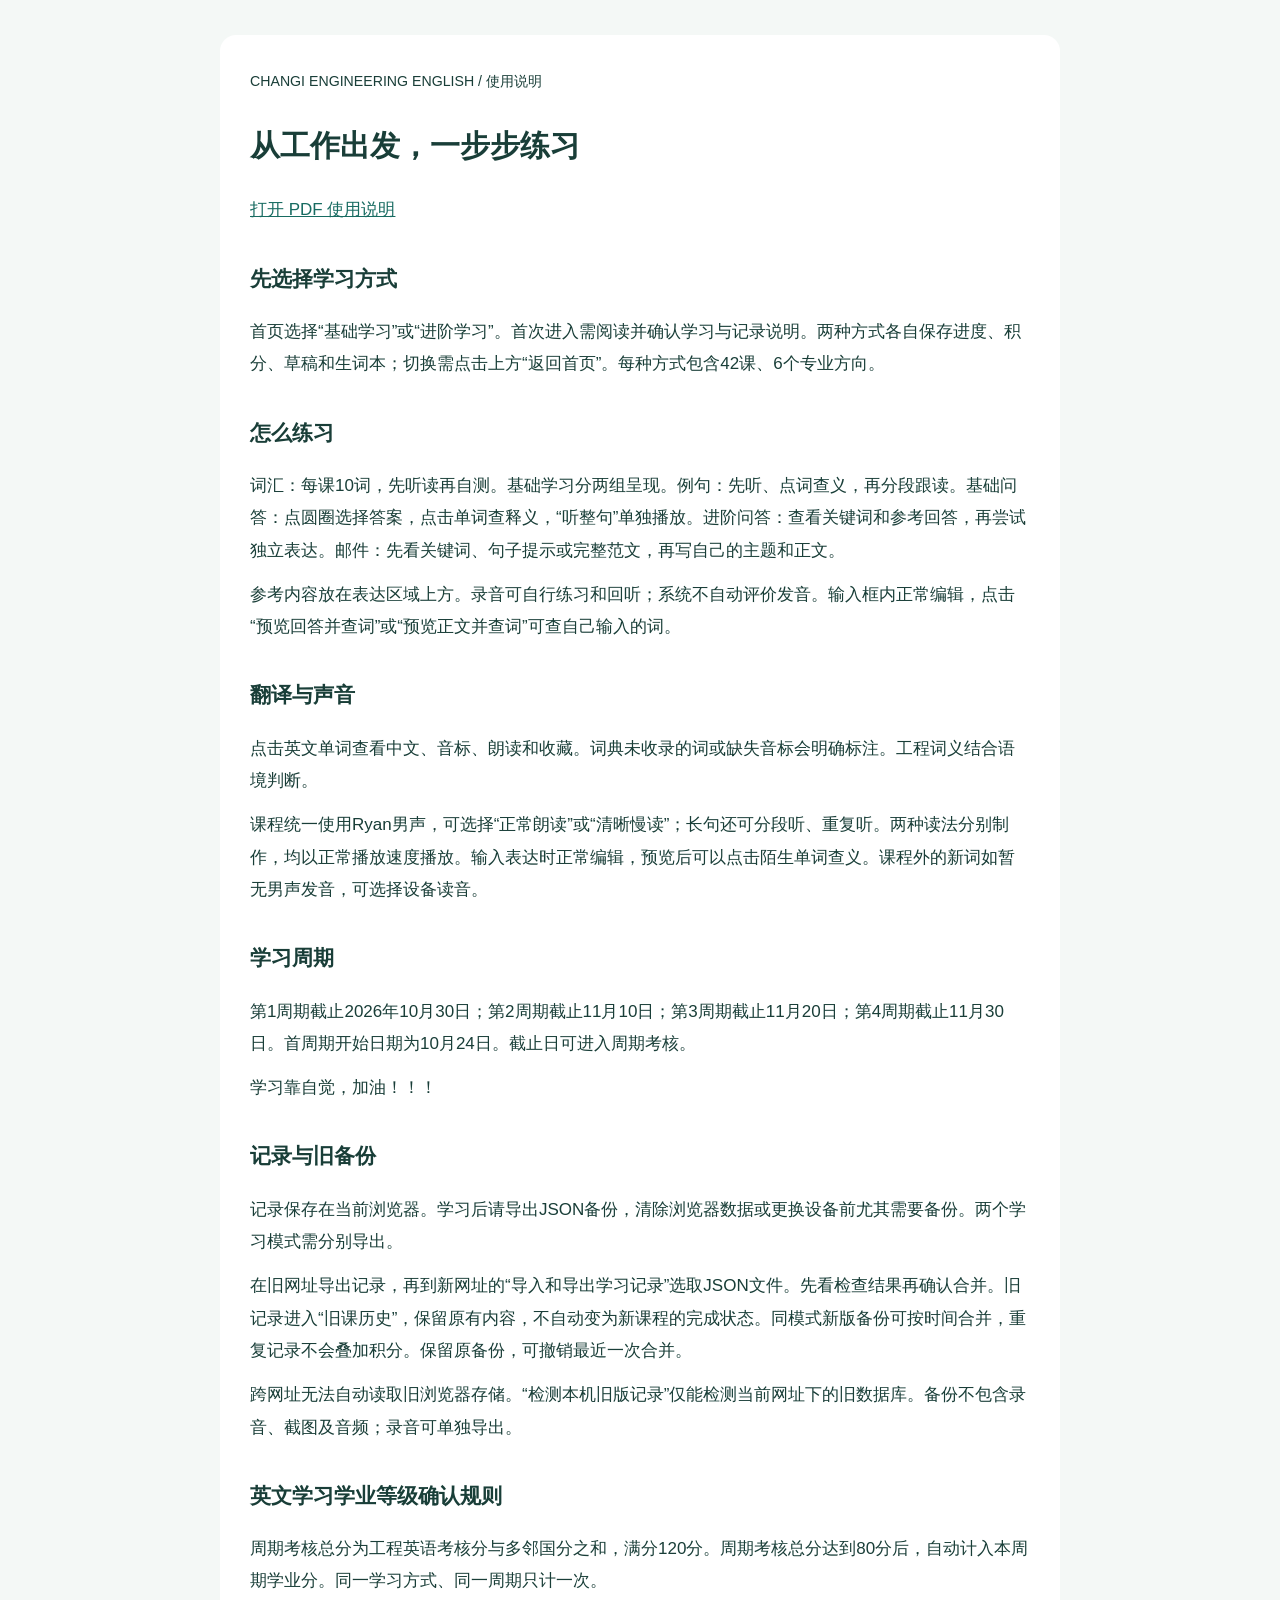
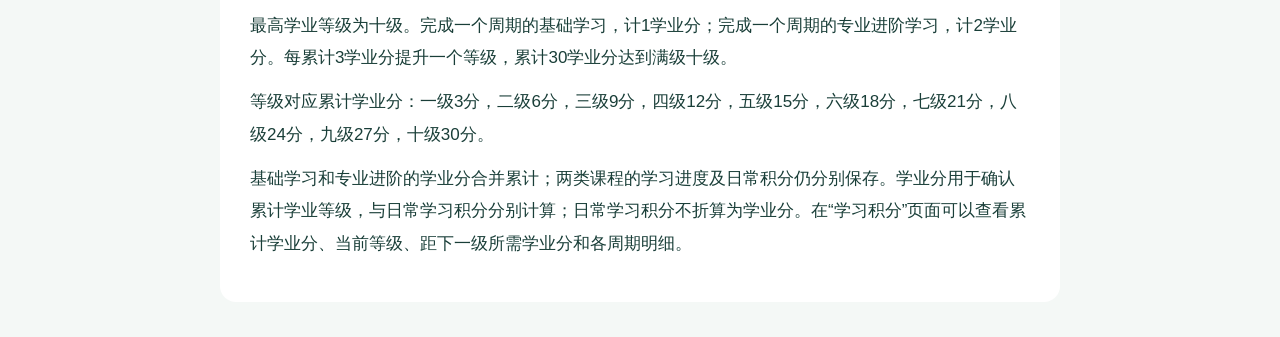
==== guide.html @ aec297d7 "Add files via upload" ====
<!doctype html><html lang="zh-CN"><meta charset="utf-8"><meta name="viewport" content="width=device-width,initial-scale=1"><title>樟宜工程英语 · 使用说明</title><style>body{font:17px/1.9 'Microsoft YaHei',sans-serif;color:#193e38;background:#f4f8f6;margin:0}main{max-width:780px;margin:35px auto;padding:30px;background:white;border-radius:16px}h1{font-size:30px}h2{font-size:21px;margin-top:32px}a{color:#176b61}p{margin:12px 0}@media(max-width:700px){main{margin:10px;padding:20px}}</style><main><small>CHANGI ENGINEERING ENGLISH / 使用说明</small><h1>从工作出发，一步步练习</h1><p><a href="guide.pdf" target="_blank">打开 PDF 使用说明</a></p><h2>先选择学习方式</h2><p>首页选择“基础学习”或“进阶学习”。首次进入需阅读并确认学习与记录说明。两种方式各自保存进度、积分、草稿和生词本；切换需点击上方“返回首页”。每种方式包含42课、6个专业方向。</p><h2>怎么练习</h2><p>词汇：每课10词，先听读再自测。基础学习分两组呈现。例句：先听、点词查义，再分段跟读。基础问答：点圆圈选择答案，点击单词查释义，“听整句”单独播放。进阶问答：查看关键词和参考回答，再尝试独立表达。邮件：先看关键词、句子提示或完整范文，再写自己的主题和正文。</p><p>参考内容放在表达区域上方。录音可自行练习和回听；系统不自动评价发音。输入框内正常编辑，点击“预览回答并查词”或“预览正文并查词”可查自己输入的词。</p><h2>翻译与声音</h2><p>点击英文单词查看中文、音标、朗读和收藏。词典未收录的词或缺失音标会明确标注。工程词义结合语境判断。</p><p>课程统一使用Ryan男声，可选择“正常朗读”或“清晰慢读”；长句还可分段听、重复听。两种读法分别制作，均以正常播放速度播放。输入表达时正常编辑，预览后可以点击陌生单词查义。课程外的新词如暂无男声发音，可选择设备读音。</p><h2>学习周期</h2><p>第1周期截止2026年10月30日；第2周期截止11月10日；第3周期截止11月20日；第4周期截止11月30日。首周期开始日期为10月24日。截止日可进入周期考核。</p><p>学习靠自觉，加油！！！</p><h2>记录与旧备份</h2><p>记录保存在当前浏览器。学习后请导出JSON备份，清除浏览器数据或更换设备前尤其需要备份。两个学习模式需分别导出。</p><p>在旧网址导出记录，再到新网址的“导入和导出学习记录”选取JSON文件。先看检查结果再确认合并。旧记录进入“旧课历史”，保留原有内容，不自动变为新课程的完成状态。同模式新版备份可按时间合并，重复记录不会叠加积分。保留原备份，可撤销最近一次合并。</p><p>跨网址无法自动读取旧浏览器存储。“检测本机旧版记录”仅能检测当前网址下的旧数据库。备份不包含录音、截图及音频；录音可单独导出。</p><h2>英文学习学业等级确认规则</h2><p>周期考核总分为工程英语考核分与多邻国分之和，满分120分。周期考核总分达到80分后，自动计入本周期学业分。同一学习方式、同一周期只计一次。</p><p>最高学业等级为十级。完成一个周期的基础学习，计1学业分；完成一个周期的专业进阶学习，计2学业分。每累计3学业分提升一个等级，累计30学业分达到满级十级。</p><p>等级对应累计学业分：一级3分，二级6分，三级9分，四级12分，五级15分，六级18分，七级21分，八级24分，九级27分，十级30分。</p><p>基础学习和专业进阶的学业分合并累计；两类课程的学习进度及日常积分仍分别保存。学业分用于确认累计学业等级，与日常学习积分分别计算；日常学习积分不折算为学业分。在“学习积分”页面可以查看累计学业分、当前等级、距下一级所需学业分和各周期明细。</p></main></html>
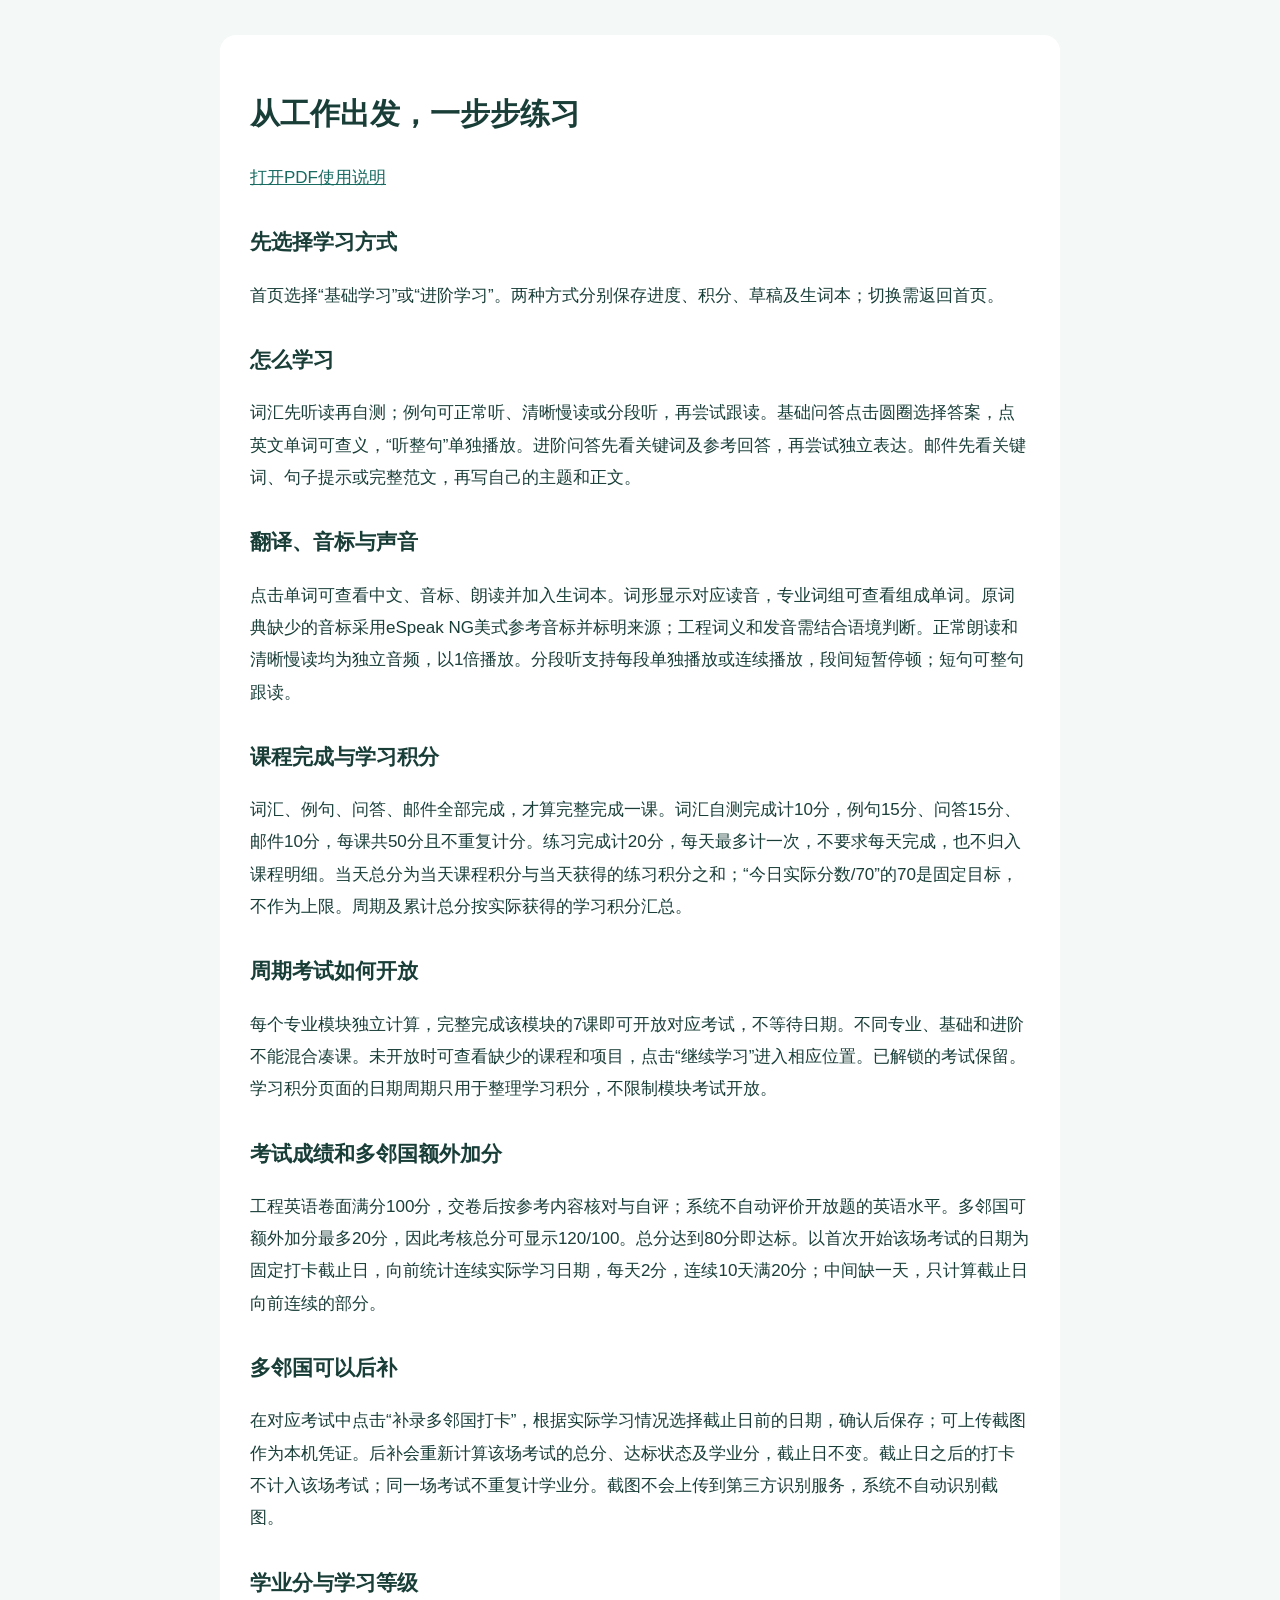
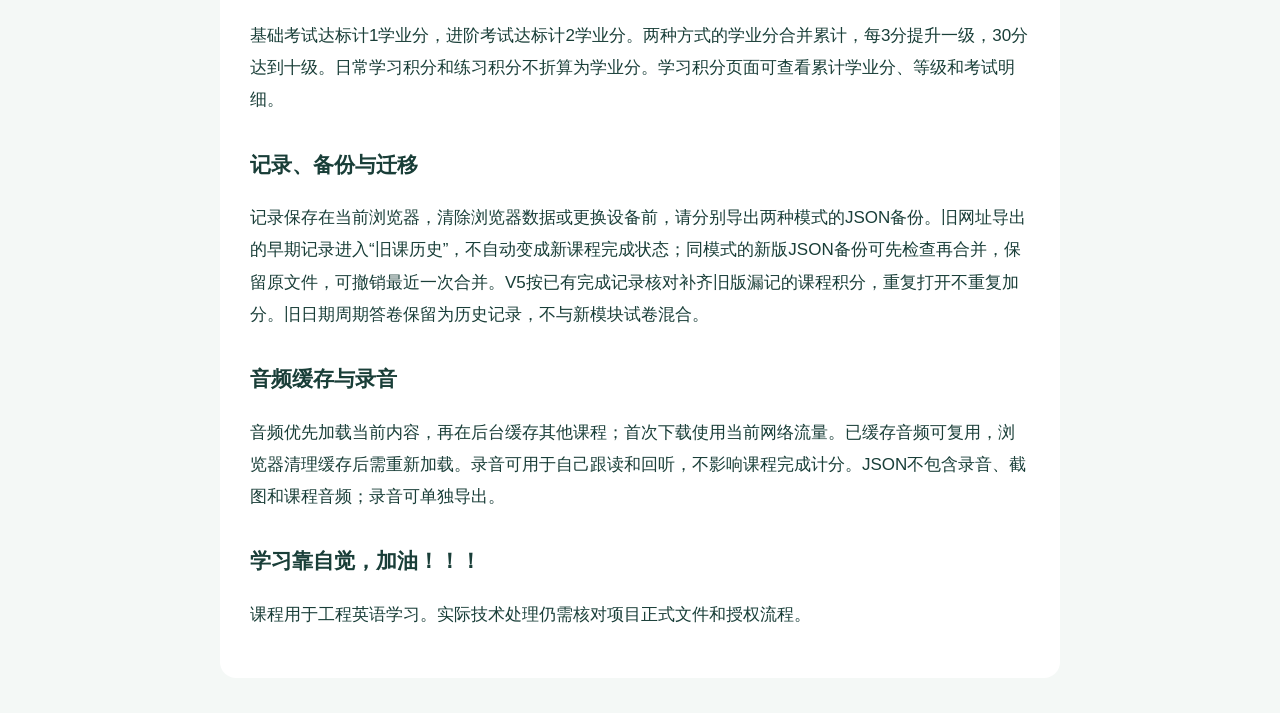
==== commit 8f2a9b79: "Add files via upload" ====
--- a/guide.html
+++ b/guide.html
@@ -1 +1 @@
-<!doctype html><html lang="zh-CN"><meta charset="utf-8"><meta name="viewport" content="width=device-width,initial-scale=1"><title>樟宜工程英语 · 使用说明</title><style>body{font:17px/1.9 'Microsoft YaHei',sans-serif;color:#193e38;background:#f4f8f6;margin:0}main{max-width:780px;margin:35px auto;padding:30px;background:white;border-radius:16px}h1{font-size:30px}h2{font-size:21px;margin-top:32px}a{color:#176b61}p{margin:12px 0}@media(max-width:700px){main{margin:10px;padding:20px}}</style><main><small>CHANGI ENGINEERING ENGLISH / 使用说明</small><h1>从工作出发，一步步练习</h1><p><a href="guide.pdf" target="_blank">打开 PDF 使用说明</a></p><h2>先选择学习方式</h2><p>首页选择“基础学习”或“进阶学习”。首次进入需阅读并确认学习与记录说明。两种方式各自保存进度、积分、草稿和生词本；切换需点击上方“返回首页”。每种方式包含42课、6个专业方向。</p><h2>怎么练习</h2><p>词汇：每课10词，先听读再自测。基础学习分两组呈现。例句：先听、点词查义，再分段跟读。基础问答：点圆圈选择答案，点击单词查释义，“听整句”单独播放。进阶问答：查看关键词和参考回答，再尝试独立表达。邮件：先看关键词、句子提示或完整范文，再写自己的主题和正文。</p><p>参考内容放在表达区域上方。录音可自行练习和回听；系统不自动评价发音。输入框内正常编辑，点击“预览回答并查词”或“预览正文并查词”可查自己输入的词。</p><h2>翻译与声音</h2><p>点击英文单词查看中文、音标、朗读和收藏。词典未收录的词或缺失音标会明确标注。工程词义结合语境判断。</p><p>课程统一使用Ryan男声，可选择“正常朗读”或“清晰慢读”；长句还可分段听、重复听。两种读法分别制作，均以正常播放速度播放。输入表达时正常编辑，预览后可以点击陌生单词查义。课程外的新词如暂无男声发音，可选择设备读音。</p><h2>学习周期</h2><p>第1周期截止2026年10月30日；第2周期截止11月10日；第3周期截止11月20日；第4周期截止11月30日。首周期开始日期为10月24日。截止日可进入周期考核。</p><p>学习靠自觉，加油！！！</p><h2>记录与旧备份</h2><p>记录保存在当前浏览器。学习后请导出JSON备份，清除浏览器数据或更换设备前尤其需要备份。两个学习模式需分别导出。</p><p>在旧网址导出记录，再到新网址的“导入和导出学习记录”选取JSON文件。先看检查结果再确认合并。旧记录进入“旧课历史”，保留原有内容，不自动变为新课程的完成状态。同模式新版备份可按时间合并，重复记录不会叠加积分。保留原备份，可撤销最近一次合并。</p><p>跨网址无法自动读取旧浏览器存储。“检测本机旧版记录”仅能检测当前网址下的旧数据库。备份不包含录音、截图及音频；录音可单独导出。</p><h2>英文学习学业等级确认规则</h2><p>周期考核总分为工程英语考核分与多邻国分之和，满分120分。周期考核总分达到80分后，自动计入本周期学业分。同一学习方式、同一周期只计一次。</p><p>最高学业等级为十级。完成一个周期的基础学习，计1学业分；完成一个周期的专业进阶学习，计2学业分。每累计3学业分提升一个等级，累计30学业分达到满级十级。</p><p>等级对应累计学业分：一级3分，二级6分，三级9分，四级12分，五级15分，六级18分，七级21分，八级24分，九级27分，十级30分。</p><p>基础学习和专业进阶的学业分合并累计；两类课程的学习进度及日常积分仍分别保存。学业分用于确认累计学业等级，与日常学习积分分别计算；日常学习积分不折算为学业分。在“学习积分”页面可以查看累计学业分、当前等级、距下一级所需学业分和各周期明细。</p></main></html>
+<!doctype html><html lang="zh-CN"><meta charset="utf-8"><meta name="viewport" content="width=device-width,initial-scale=1"><title>樟宜工程英语 · 使用说明</title><style>body{font:17px/1.9 'Microsoft YaHei',sans-serif;color:#193e38;background:#f4f8f6;margin:0}main{max-width:780px;margin:35px auto;padding:30px;background:white;border-radius:16px}h1{font-size:30px}h2{font-size:21px;margin-top:28px}a{color:#176b61}@media(max-width:700px){main{margin:10px;padding:20px}}</style><main><h1>从工作出发，一步步练习</h1><p><a href="guide.pdf" target="_blank">打开PDF使用说明</a></p><h2>先选择学习方式</h2><p>首页选择“基础学习”或“进阶学习”。两种方式分别保存进度、积分、草稿及生词本；切换需返回首页。</p><h2>怎么学习</h2><p>词汇先听读再自测；例句可正常听、清晰慢读或分段听，再尝试跟读。基础问答点击圆圈选择答案，点英文单词可查义，“听整句”单独播放。进阶问答先看关键词及参考回答，再尝试独立表达。邮件先看关键词、句子提示或完整范文，再写自己的主题和正文。</p><h2>翻译、音标与声音</h2><p>点击单词可查看中文、音标、朗读并加入生词本。词形显示对应读音，专业词组可查看组成单词。原词典缺少的音标采用eSpeak NG美式参考音标并标明来源；工程词义和发音需结合语境判断。正常朗读和清晰慢读均为独立音频，以1倍播放。分段听支持每段单独播放或连续播放，段间短暂停顿；短句可整句跟读。</p><h2>课程完成与学习积分</h2><p>词汇、例句、问答、邮件全部完成，才算完整完成一课。词汇自测完成计10分，例句15分、问答15分、邮件10分，每课共50分且不重复计分。练习完成计20分，每天最多计一次，不要求每天完成，也不归入课程明细。当天总分为当天课程积分与当天获得的练习积分之和；“今日实际分数/70”的70是固定目标，不作为上限。周期及累计总分按实际获得的学习积分汇总。</p><h2>周期考试如何开放</h2><p>每个专业模块独立计算，完整完成该模块的7课即可开放对应考试，不等待日期。不同专业、基础和进阶不能混合凑课。未开放时可查看缺少的课程和项目，点击“继续学习”进入相应位置。已解锁的考试保留。学习积分页面的日期周期只用于整理学习积分，不限制模块考试开放。</p><h2>考试成绩和多邻国额外加分</h2><p>工程英语卷面满分100分，交卷后按参考内容核对与自评；系统不自动评价开放题的英语水平。多邻国可额外加分最多20分，因此考核总分可显示120/100。总分达到80分即达标。以首次开始该场考试的日期为固定打卡截止日，向前统计连续实际学习日期，每天2分，连续10天满20分；中间缺一天，只计算截止日向前连续的部分。</p><h2>多邻国可以后补</h2><p>在对应考试中点击“补录多邻国打卡”，根据实际学习情况选择截止日前的日期，确认后保存；可上传截图作为本机凭证。后补会重新计算该场考试的总分、达标状态及学业分，截止日不变。截止日之后的打卡不计入该场考试；同一场考试不重复计学业分。截图不会上传到第三方识别服务，系统不自动识别截图。</p><h2>学业分与学习等级</h2><p>基础考试达标计1学业分，进阶考试达标计2学业分。两种方式的学业分合并累计，每3分提升一级，30分达到十级。日常学习积分和练习积分不折算为学业分。学习积分页面可查看累计学业分、等级和考试明细。</p><h2>记录、备份与迁移</h2><p>记录保存在当前浏览器，清除浏览器数据或更换设备前，请分别导出两种模式的JSON备份。旧网址导出的早期记录进入“旧课历史”，不自动变成新课程完成状态；同模式的新版JSON备份可先检查再合并，保留原文件，可撤销最近一次合并。V5按已有完成记录核对补齐旧版漏记的课程积分，重复打开不重复加分。旧日期周期答卷保留为历史记录，不与新模块试卷混合。</p><h2>音频缓存与录音</h2><p>音频优先加载当前内容，再在后台缓存其他课程；首次下载使用当前网络流量。已缓存音频可复用，浏览器清理缓存后需重新加载。录音可用于自己跟读和回听，不影响课程完成计分。JSON不包含录音、截图和课程音频；录音可单独导出。</p><h2>学习靠自觉，加油！！！</h2><p>课程用于工程英语学习。实际技术处理仍需核对项目正式文件和授权流程。</p></main></html>
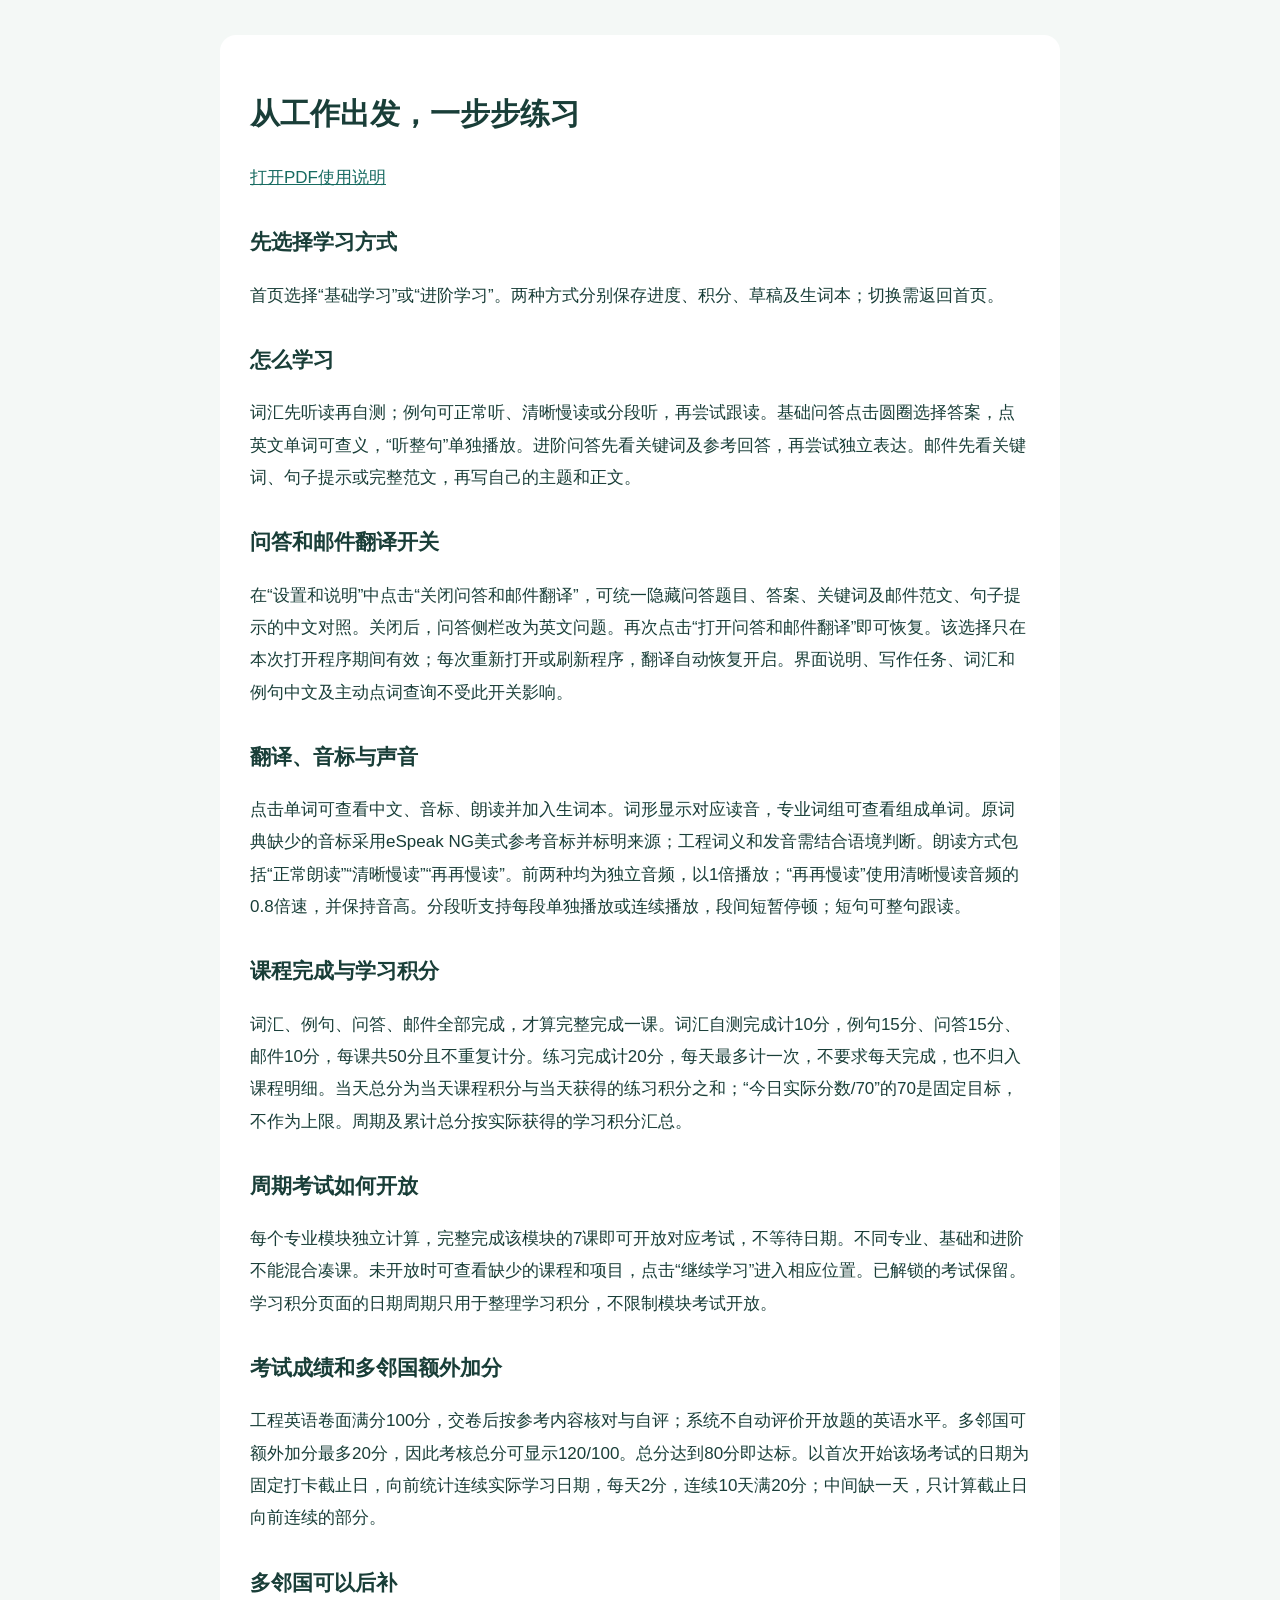
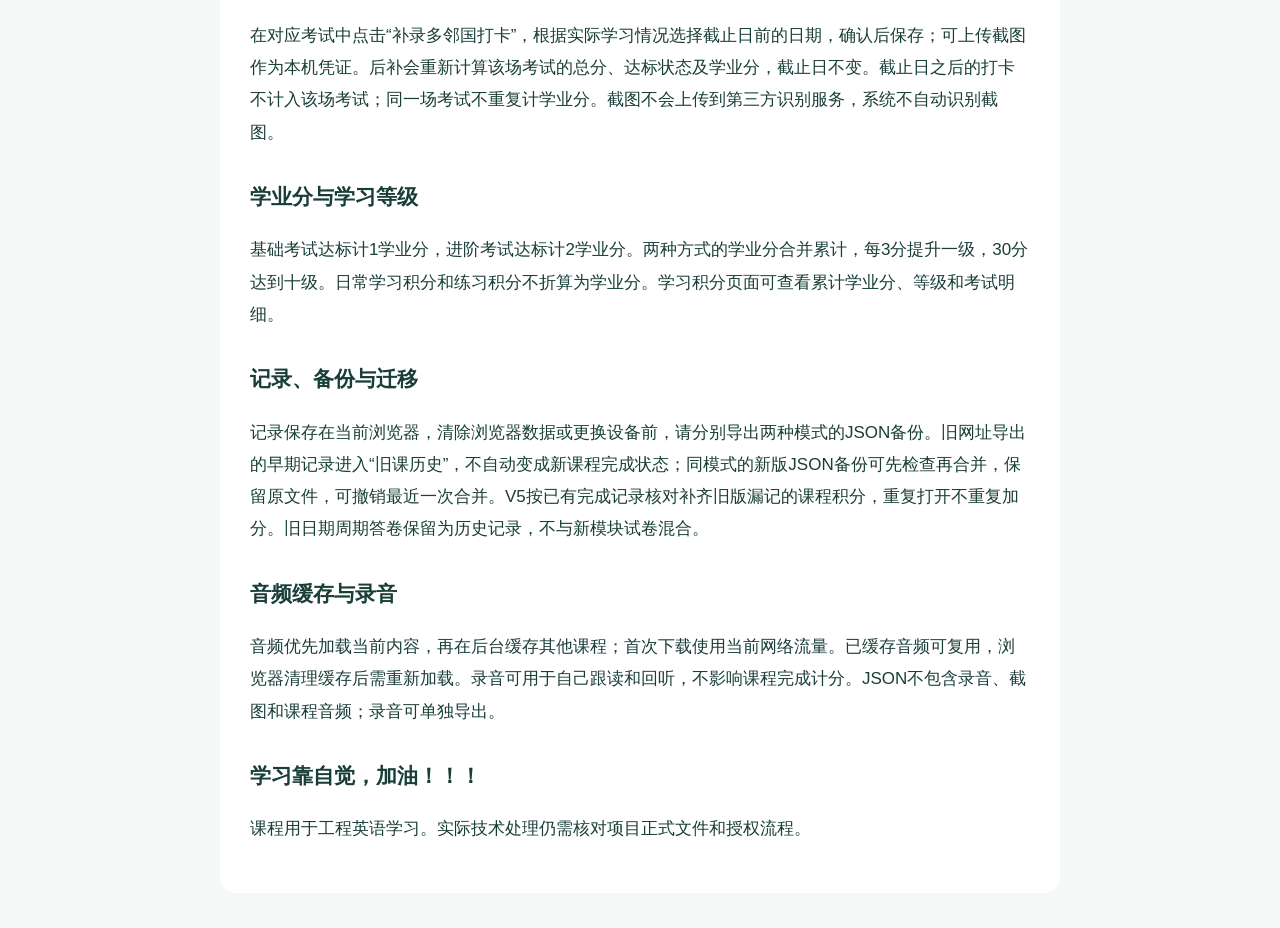
==== commit 22930d91: "Add files via upload" ====
--- a/guide.html
+++ b/guide.html
@@ -1 +1 @@
-<!doctype html><html lang="zh-CN"><meta charset="utf-8"><meta name="viewport" content="width=device-width,initial-scale=1"><title>樟宜工程英语 · 使用说明</title><style>body{font:17px/1.9 'Microsoft YaHei',sans-serif;color:#193e38;background:#f4f8f6;margin:0}main{max-width:780px;margin:35px auto;padding:30px;background:white;border-radius:16px}h1{font-size:30px}h2{font-size:21px;margin-top:28px}a{color:#176b61}@media(max-width:700px){main{margin:10px;padding:20px}}</style><main><h1>从工作出发，一步步练习</h1><p><a href="guide.pdf" target="_blank">打开PDF使用说明</a></p><h2>先选择学习方式</h2><p>首页选择“基础学习”或“进阶学习”。两种方式分别保存进度、积分、草稿及生词本；切换需返回首页。</p><h2>怎么学习</h2><p>词汇先听读再自测；例句可正常听、清晰慢读或分段听，再尝试跟读。基础问答点击圆圈选择答案，点英文单词可查义，“听整句”单独播放。进阶问答先看关键词及参考回答，再尝试独立表达。邮件先看关键词、句子提示或完整范文，再写自己的主题和正文。</p><h2>翻译、音标与声音</h2><p>点击单词可查看中文、音标、朗读并加入生词本。词形显示对应读音，专业词组可查看组成单词。原词典缺少的音标采用eSpeak NG美式参考音标并标明来源；工程词义和发音需结合语境判断。正常朗读和清晰慢读均为独立音频，以1倍播放。分段听支持每段单独播放或连续播放，段间短暂停顿；短句可整句跟读。</p><h2>课程完成与学习积分</h2><p>词汇、例句、问答、邮件全部完成，才算完整完成一课。词汇自测完成计10分，例句15分、问答15分、邮件10分，每课共50分且不重复计分。练习完成计20分，每天最多计一次，不要求每天完成，也不归入课程明细。当天总分为当天课程积分与当天获得的练习积分之和；“今日实际分数/70”的70是固定目标，不作为上限。周期及累计总分按实际获得的学习积分汇总。</p><h2>周期考试如何开放</h2><p>每个专业模块独立计算，完整完成该模块的7课即可开放对应考试，不等待日期。不同专业、基础和进阶不能混合凑课。未开放时可查看缺少的课程和项目，点击“继续学习”进入相应位置。已解锁的考试保留。学习积分页面的日期周期只用于整理学习积分，不限制模块考试开放。</p><h2>考试成绩和多邻国额外加分</h2><p>工程英语卷面满分100分，交卷后按参考内容核对与自评；系统不自动评价开放题的英语水平。多邻国可额外加分最多20分，因此考核总分可显示120/100。总分达到80分即达标。以首次开始该场考试的日期为固定打卡截止日，向前统计连续实际学习日期，每天2分，连续10天满20分；中间缺一天，只计算截止日向前连续的部分。</p><h2>多邻国可以后补</h2><p>在对应考试中点击“补录多邻国打卡”，根据实际学习情况选择截止日前的日期，确认后保存；可上传截图作为本机凭证。后补会重新计算该场考试的总分、达标状态及学业分，截止日不变。截止日之后的打卡不计入该场考试；同一场考试不重复计学业分。截图不会上传到第三方识别服务，系统不自动识别截图。</p><h2>学业分与学习等级</h2><p>基础考试达标计1学业分，进阶考试达标计2学业分。两种方式的学业分合并累计，每3分提升一级，30分达到十级。日常学习积分和练习积分不折算为学业分。学习积分页面可查看累计学业分、等级和考试明细。</p><h2>记录、备份与迁移</h2><p>记录保存在当前浏览器，清除浏览器数据或更换设备前，请分别导出两种模式的JSON备份。旧网址导出的早期记录进入“旧课历史”，不自动变成新课程完成状态；同模式的新版JSON备份可先检查再合并，保留原文件，可撤销最近一次合并。V5按已有完成记录核对补齐旧版漏记的课程积分，重复打开不重复加分。旧日期周期答卷保留为历史记录，不与新模块试卷混合。</p><h2>音频缓存与录音</h2><p>音频优先加载当前内容，再在后台缓存其他课程；首次下载使用当前网络流量。已缓存音频可复用，浏览器清理缓存后需重新加载。录音可用于自己跟读和回听，不影响课程完成计分。JSON不包含录音、截图和课程音频；录音可单独导出。</p><h2>学习靠自觉，加油！！！</h2><p>课程用于工程英语学习。实际技术处理仍需核对项目正式文件和授权流程。</p></main></html>+<!doctype html><html lang="zh-CN"><meta charset="utf-8"><meta name="viewport" content="width=device-width,initial-scale=1"><title>樟宜工程英语 · 使用说明</title><style>body{font:17px/1.9 'Microsoft YaHei',sans-serif;color:#193e38;background:#f4f8f6;margin:0}main{max-width:780px;margin:35px auto;padding:30px;background:white;border-radius:16px}h1{font-size:30px}h2{font-size:21px;margin-top:28px}a{color:#176b61}@media(max-width:700px){main{margin:10px;padding:20px}}</style><main><h1>从工作出发，一步步练习</h1><p><a href="guide.pdf" target="_blank">打开PDF使用说明</a></p><h2>先选择学习方式</h2><p>首页选择“基础学习”或“进阶学习”。两种方式分别保存进度、积分、草稿及生词本；切换需返回首页。</p><h2>怎么学习</h2><p>词汇先听读再自测；例句可正常听、清晰慢读或分段听，再尝试跟读。基础问答点击圆圈选择答案，点英文单词可查义，“听整句”单独播放。进阶问答先看关键词及参考回答，再尝试独立表达。邮件先看关键词、句子提示或完整范文，再写自己的主题和正文。</p><h2>问答和邮件翻译开关</h2><p>在“设置和说明”中点击“关闭问答和邮件翻译”，可统一隐藏问答题目、答案、关键词及邮件范文、句子提示的中文对照。关闭后，问答侧栏改为英文问题。再次点击“打开问答和邮件翻译”即可恢复。该选择只在本次打开程序期间有效；每次重新打开或刷新程序，翻译自动恢复开启。界面说明、写作任务、词汇和例句中文及主动点词查询不受此开关影响。</p><h2>翻译、音标与声音</h2><p>点击单词可查看中文、音标、朗读并加入生词本。词形显示对应读音，专业词组可查看组成单词。原词典缺少的音标采用eSpeak NG美式参考音标并标明来源；工程词义和发音需结合语境判断。朗读方式包括“正常朗读”“清晰慢读”“再再慢读”。前两种均为独立音频，以1倍播放；“再再慢读”使用清晰慢读音频的0.8倍速，并保持音高。分段听支持每段单独播放或连续播放，段间短暂停顿；短句可整句跟读。</p><h2>课程完成与学习积分</h2><p>词汇、例句、问答、邮件全部完成，才算完整完成一课。词汇自测完成计10分，例句15分、问答15分、邮件10分，每课共50分且不重复计分。练习完成计20分，每天最多计一次，不要求每天完成，也不归入课程明细。当天总分为当天课程积分与当天获得的练习积分之和；“今日实际分数/70”的70是固定目标，不作为上限。周期及累计总分按实际获得的学习积分汇总。</p><h2>周期考试如何开放</h2><p>每个专业模块独立计算，完整完成该模块的7课即可开放对应考试，不等待日期。不同专业、基础和进阶不能混合凑课。未开放时可查看缺少的课程和项目，点击“继续学习”进入相应位置。已解锁的考试保留。学习积分页面的日期周期只用于整理学习积分，不限制模块考试开放。</p><h2>考试成绩和多邻国额外加分</h2><p>工程英语卷面满分100分，交卷后按参考内容核对与自评；系统不自动评价开放题的英语水平。多邻国可额外加分最多20分，因此考核总分可显示120/100。总分达到80分即达标。以首次开始该场考试的日期为固定打卡截止日，向前统计连续实际学习日期，每天2分，连续10天满20分；中间缺一天，只计算截止日向前连续的部分。</p><h2>多邻国可以后补</h2><p>在对应考试中点击“补录多邻国打卡”，根据实际学习情况选择截止日前的日期，确认后保存；可上传截图作为本机凭证。后补会重新计算该场考试的总分、达标状态及学业分，截止日不变。截止日之后的打卡不计入该场考试；同一场考试不重复计学业分。截图不会上传到第三方识别服务，系统不自动识别截图。</p><h2>学业分与学习等级</h2><p>基础考试达标计1学业分，进阶考试达标计2学业分。两种方式的学业分合并累计，每3分提升一级，30分达到十级。日常学习积分和练习积分不折算为学业分。学习积分页面可查看累计学业分、等级和考试明细。</p><h2>记录、备份与迁移</h2><p>记录保存在当前浏览器，清除浏览器数据或更换设备前，请分别导出两种模式的JSON备份。旧网址导出的早期记录进入“旧课历史”，不自动变成新课程完成状态；同模式的新版JSON备份可先检查再合并，保留原文件，可撤销最近一次合并。V5按已有完成记录核对补齐旧版漏记的课程积分，重复打开不重复加分。旧日期周期答卷保留为历史记录，不与新模块试卷混合。</p><h2>音频缓存与录音</h2><p>音频优先加载当前内容，再在后台缓存其他课程；首次下载使用当前网络流量。已缓存音频可复用，浏览器清理缓存后需重新加载。录音可用于自己跟读和回听，不影响课程完成计分。JSON不包含录音、截图和课程音频；录音可单独导出。</p><h2>学习靠自觉，加油！！！</h2><p>课程用于工程英语学习。实际技术处理仍需核对项目正式文件和授权流程。</p></main></html>
